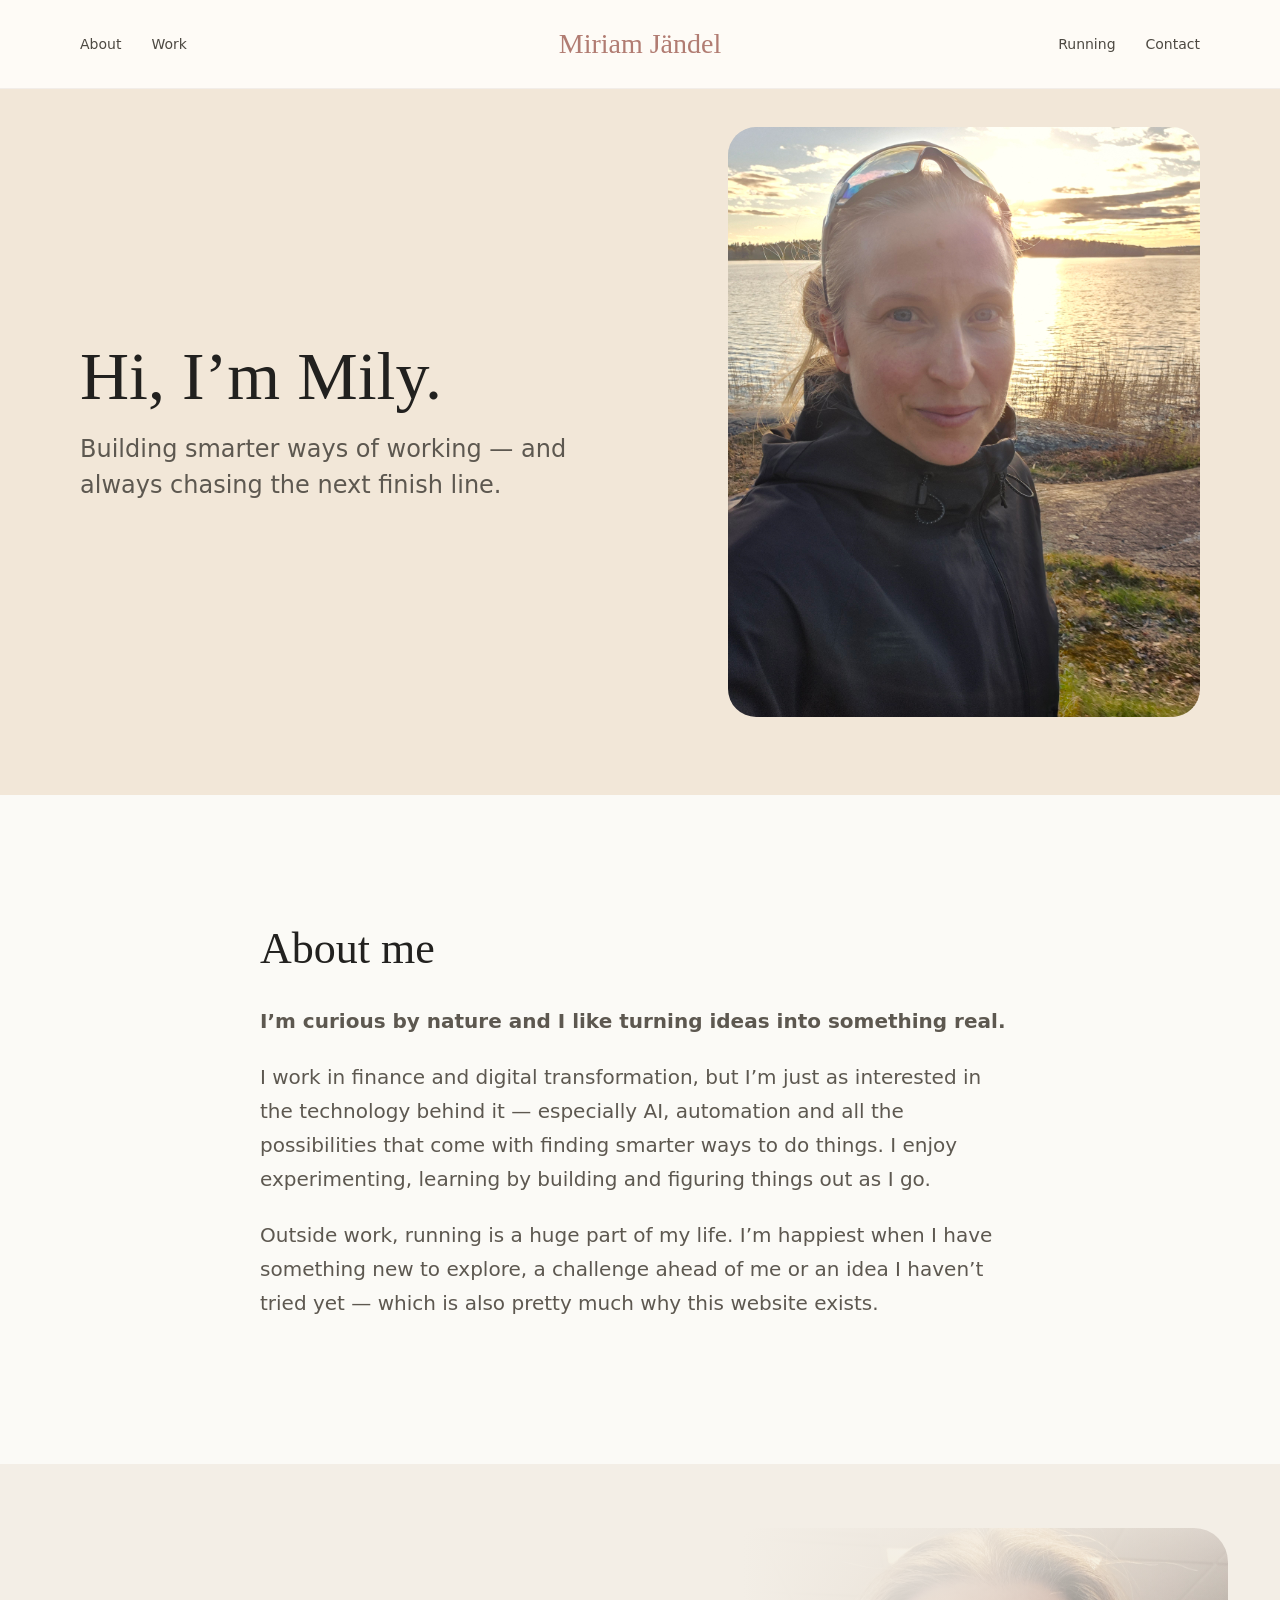
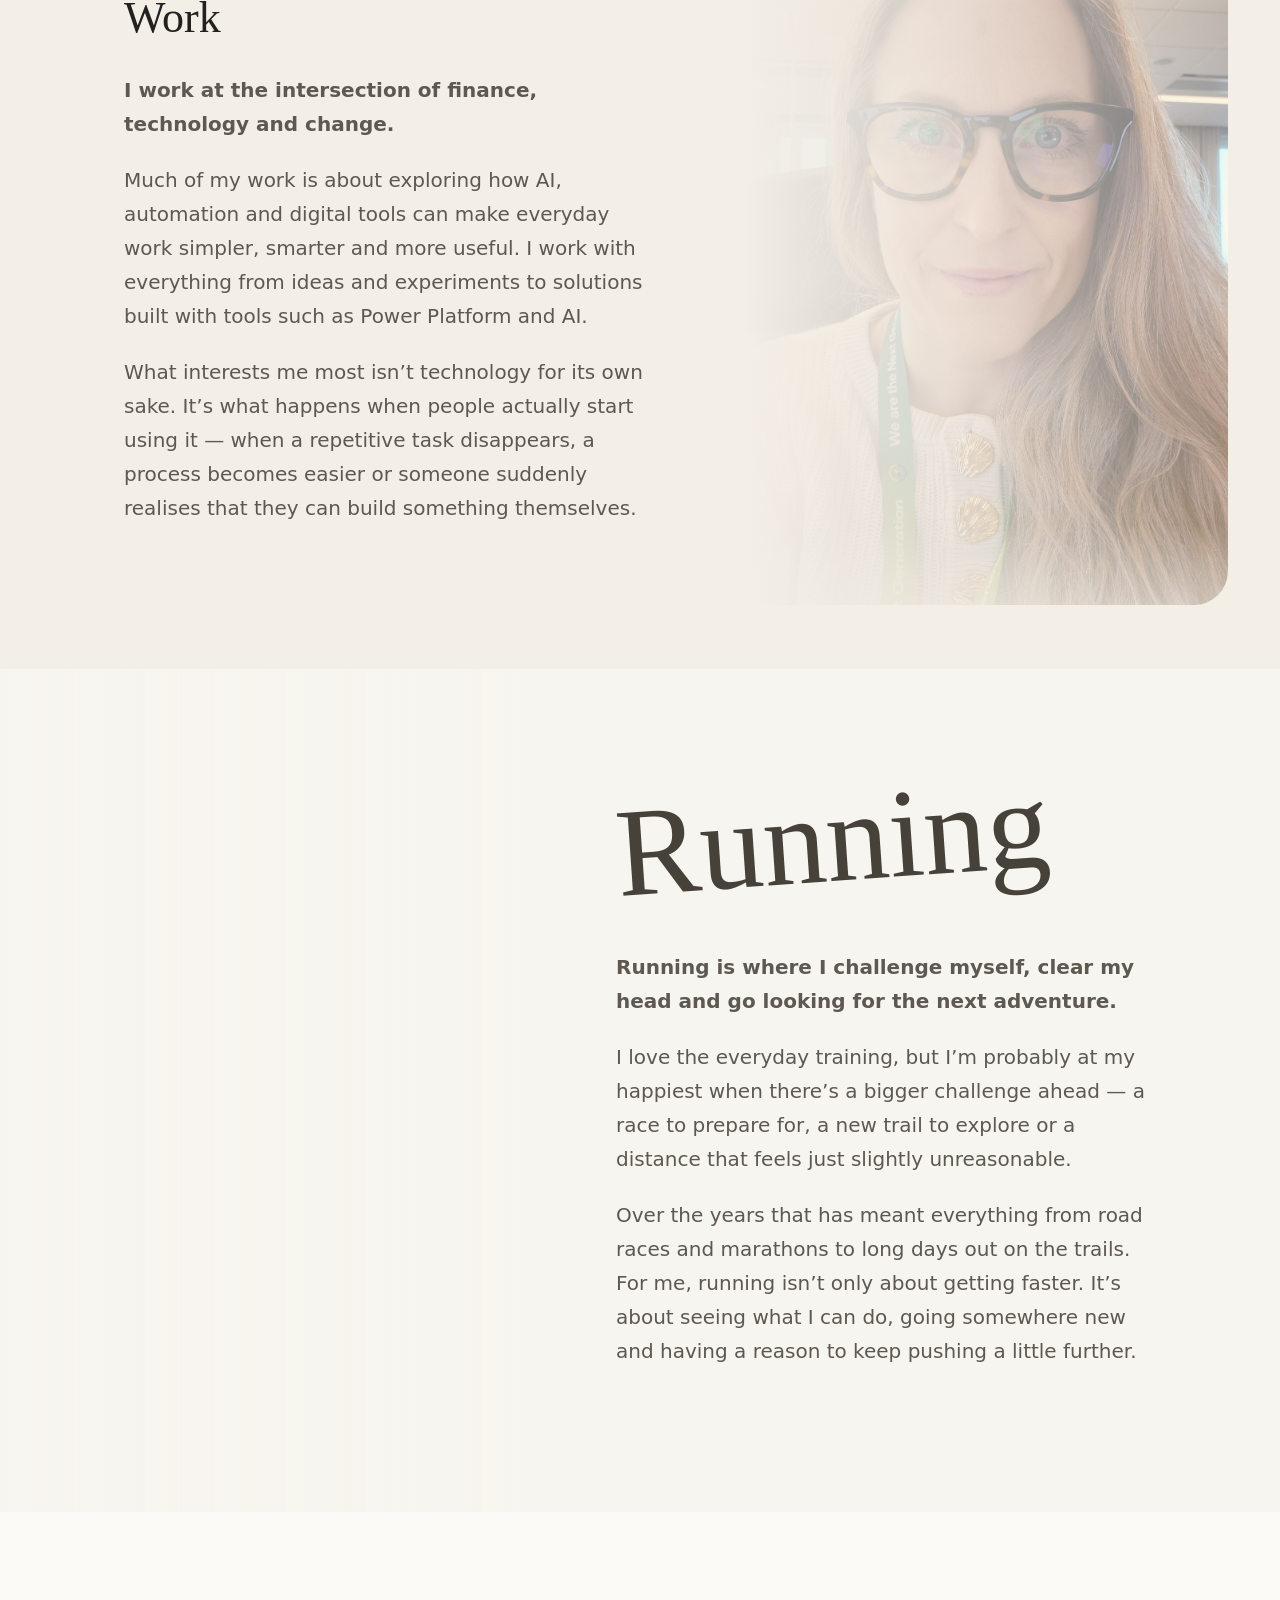
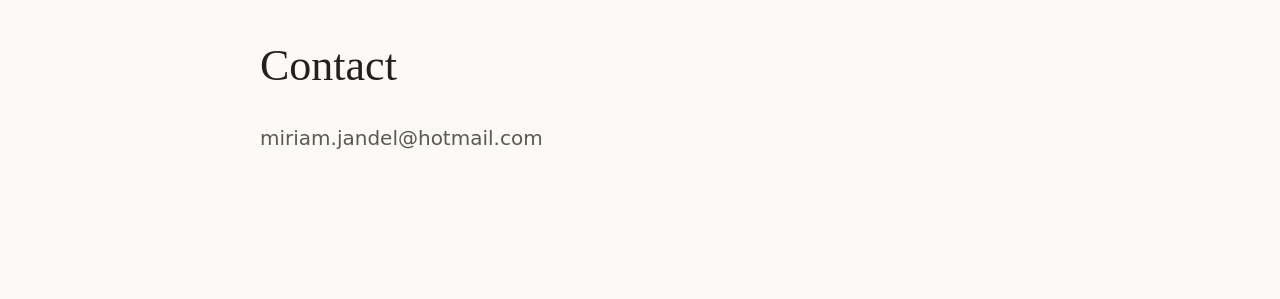
==== index.html @ cfc5d56b "Build first personal website layout" ====
<!DOCTYPE html>
<html lang="en">
<head>
  <meta charset="UTF-8">
  <meta name="viewport" content="width=device-width, initial-scale=1.0">
  <title>Miriam Jändel</title>
  <link rel="stylesheet" href="styles.css">
</head>
<body>
  <header class="site-header">
    <nav class="site-nav nav-left" aria-label="Main navigation">
      <a href="#about">About</a>
      <a href="#work">Work</a>
    </nav>

    <a class="logo" href="#">Miriam Jändel</a>

    <nav class="site-nav nav-right" aria-label="Secondary navigation">
      <a href="#running">Running</a>
      <a href="#contact">Contact</a>
    </nav>
  </header>

  <main>
    <section class="hero">
      <div class="hero-text">
        <h1>Hi, I&rsquo;m Mily.</h1>
        <p>Building smarter ways of working — and always chasing the next finish line.</p>
      </div>

      <img class="photo-placeholder" src="images/Mily.jpg" alt="Portrait of Mily">
    </section>

    <section class="about" id="about">
      <h2>About me</h2>
      <p>
        <strong>I’m curious by nature and I like turning ideas into something real.</strong>
      </p>
      <p>
        I work in finance and digital transformation, but I’m just as interested in the technology behind it — especially AI, automation and all the possibilities that come with finding smarter ways to do things. I enjoy experimenting, learning by building and figuring things out as I go.
      </p>
      <p>
        Outside work, running is a huge part of my life. I’m happiest when I have something new to explore, a challenge ahead of me or an idea I haven’t tried yet — which is also pretty much why this website exists.
      </p>
    </section>

    <section class="work" id="work">
      <div class="work-content">
        <div class="work-text">
          <h2>Work</h2>
          <p>
            <strong>I work at the intersection of finance, technology and change.</strong>
          </p>
          <p>
            Much of my work is about exploring how AI, automation and digital tools can make everyday work simpler, smarter and more useful. I work with everything from ideas and experiments to solutions built with tools such as Power Platform and AI.
          </p>
          <p>
            What interests me most isn’t technology for its own sake. It’s what happens when people actually start using it — when a repetitive task disappears, a process becomes easier or someone suddenly realises that they can build something themselves.
          </p>
        </div>
      </div>
    </section>

    <section class="running" id="running">
      <div class="running-content">
        <div class="running-text">
          <h2>Running</h2>
          <p>
            <strong>Running is where I challenge myself, clear my head and go looking for the next adventure.</strong>
          </p>
          <p>
            I love the everyday training, but I’m probably at my happiest when there’s a bigger challenge ahead — a race to prepare for, a new trail to explore or a distance that feels just slightly unreasonable.
          </p>
          <p>
            Over the years that has meant everything from road races and marathons to long days out on the trails. For me, running isn’t only about getting faster. It’s about seeing what I can do, going somewhere new and having a reason to keep pushing a little further.
          </p>
        </div>
      </div>
    </section>

    <section class="contact" id="contact">
      <h2>Contact</h2>
      <p>
        miriam.jandel@hotmail.com
      </p>
    </section>
  </main>
</body>
</html>
---- styles.css ----
* {
  box-sizing: border-box;
}

body {
  margin: 0;
  min-height: 100vh;
  font-family: system-ui, -apple-system, BlinkMacSystemFont, "Segoe UI", sans-serif;
  color: #22211f;
  background: #fbfaf6;
}

body,
a {
  -webkit-font-smoothing: antialiased;
}

a {
  color: inherit;
  text-decoration: none;
}

.site-header {
  width: 100%;
  margin: 0 auto;
  padding: 30px max(24px, calc((100% - 1120px) / 2));
  display: grid;
  grid-template-columns: 1fr auto 1fr;
  align-items: center;
  gap: 32px;
  background: rgba(255, 252, 247, 0.82);
  border-bottom: 1px solid rgba(98, 82, 63, 0.08);
}

.logo {
  font-family: Georgia, "Times New Roman", serif;
  font-size: 28px;
  line-height: 1;
  font-weight: 400;
  color: #b17c72;
  text-align: center;
}

.site-nav {
  display: flex;
  align-items: center;
  gap: 30px;
  font-size: 14px;
  font-weight: 500;
}

.site-nav a {
  color: #4d4942;
}

.site-nav a:hover {
  color: #22211f;
}

.nav-left {
  justify-content: flex-start;
}

.nav-right {
  justify-content: flex-end;
}

.hero {
  width: min(1120px, calc(100% - 48px));
  min-height: calc(88vh - 86px);
  margin: 0 auto;
  position: relative;
  display: grid;
  grid-template-columns: 1.1fr 0.9fr;
  align-items: center;
  gap: 72px;
  padding: 32px 0 72px;
  background: #f2e7d8;
  box-shadow: 0 0 0 100vmax #f2e7d8;
  clip-path: inset(0 -100vmax);
}

.hero-text h1 {
  margin: 0 0 20px;
  font-family: Georgia, "Times New Roman", serif;
  font-size: 68px;
  line-height: 1.04;
  font-weight: 400;
}

.hero-text p {
  margin: 0;
  max-width: 560px;
  color: #5d5850;
  font-size: 24px;
  line-height: 1.5;
}

.photo-placeholder {
  width: 100%;
  aspect-ratio: 4 / 5;
  border-radius: 28px;
  background:
    linear-gradient(145deg, rgba(255, 255, 255, 0.56), rgba(234, 225, 211, 0.42)),
    #eee7dc;
  box-shadow: inset 0 0 0 1px rgba(120, 105, 85, 0.08);
}

.about,
.work,
.running,
.contact {
  width: 100%;
  padding: 128px 0 144px;
}

.work {
  position: relative;
  min-height: 680px;
  display: flex;
  align-items: center;
  overflow: hidden;
  background: #f3eee6;
}

.work::before {
  content: "";
  position: absolute;
  top: 64px;
  right: max(16px, calc((100% - 1120px) / 2 - 28px));
  bottom: 64px;
  width: min(40%, 500px);
  border-radius: 34px;
  background: url("images/Mily_work.jpg") center center / cover no-repeat;
}

.work::after {
  content: "";
  position: absolute;
  inset: 0;
  background:
    linear-gradient(90deg, #f3eee6 0%, #f3eee6 58%, rgba(243, 238, 230, 0.82) 74%, rgba(243, 238, 230, 0.34) 100%),
    linear-gradient(180deg, #f3eee6 0%, rgba(243, 238, 230, 0) 18%, rgba(243, 238, 230, 0) 82%, #f3eee6 100%);
  pointer-events: none;
}

.running {
  position: relative;
  min-height: 720px;
  display: flex;
  align-items: center;
  overflow: hidden;
  background: #f7f5ef;
}

.running::before {
  content: "";
  position: absolute;
  top: 64px;
  left: max(16px, calc((100% - 1120px) / 2 - 28px));
  bottom: 64px;
  width: min(40%, 500px);
  border-radius: 34px;
  background: url("images/Mily_running.jpg") center top / cover no-repeat;
}

.running::after {
  content: "";
  position: absolute;
  inset: 0;
  background:
    linear-gradient(90deg, rgba(247, 245, 239, 0.34) 0%, rgba(247, 245, 239, 0.82) 26%, #f7f5ef 42%, #f7f5ef 100%),
    linear-gradient(180deg, #f7f5ef 0%, rgba(247, 245, 239, 0) 18%, rgba(247, 245, 239, 0) 82%, #f7f5ef 100%);
  pointer-events: none;
}

.about h2,
.contact h2 {
  width: min(760px, calc(100% - 48px));
  margin: 0 auto 28px;
  font-family: Georgia, "Times New Roman", serif;
  font-size: 44px;
  line-height: 1.2;
  font-weight: 400;
}

.about p,
.contact p {
  width: min(760px, calc(100% - 48px));
  margin: 0 auto;
  color: #5d5850;
  font-size: 20px;
  line-height: 1.7;
}

.work-content {
  width: min(1120px, calc(100% - 48px));
  margin: 0 auto;
  position: relative;
  z-index: 1;
  padding-left: min(4vw, 44px);
}

.work-text {
  max-width: 540px;
}

.work h2 {
  margin: 0 0 28px;
  font-family: Georgia, "Times New Roman", serif;
  font-size: 44px;
  line-height: 1.2;
  font-weight: 400;
}

.work p {
  margin: 0;
  max-width: 560px;
  color: #5d5850;
  font-size: 20px;
  line-height: 1.7;
}

.running-content {
  width: min(1120px, calc(100% - 48px));
  margin: 0 auto;
  position: relative;
  z-index: 1;
  padding-right: min(4vw, 44px);
}

.running-text {
  max-width: 540px;
  margin-left: auto;
}

.running h2 {
  margin: 0 0 40px;
  font-family: "Brush Script MT", "Segoe Script", "Snell Roundhand", Georgia, serif;
  font-size: 126px;
  font-style: normal;
  line-height: 0.9;
  font-weight: 400;
  color: #464139;
  transform: rotate(-4deg);
  transform-origin: left center;
}

.running p {
  margin: 0;
  max-width: 560px;
  color: #5d5850;
  font-size: 20px;
  line-height: 1.7;
}

.about p + p,
.work p + p,
.running p + p,
.contact p + p {
  margin-top: 22px;
}

@media (max-width: 760px) {
  .site-header {
    padding: 22px 16px;
    grid-template-columns: 1fr;
    gap: 18px;
    text-align: center;
  }

  .site-nav {
    width: 100%;
    justify-content: center;
    gap: 16px;
  }

  .logo {
    grid-row: 1;
    font-size: 26px;
  }

  .nav-left {
    grid-row: 2;
  }

  .nav-right {
    grid-row: 3;
  }

  .hero {
    width: min(100% - 32px, 1120px);
    min-height: auto;
    grid-template-columns: 1fr;
    gap: 40px;
    padding: 48px 0 72px;
  }

  .hero-text h1 {
    font-size: 48px;
  }

  .hero-text p {
    font-size: 20px;
  }

  .photo-placeholder {
    max-width: 420px;
  }

  .about,
  .work,
  .running,
  .contact {
    padding: 88px 0 104px;
  }

  .work {
    min-height: 760px;
    align-items: flex-start;
  }

  .work::before {
    top: 320px;
    right: 16px;
    bottom: 48px;
    width: min(78%, 400px);
    background-position: center center;
  }

  .work::after {
    background:
      linear-gradient(180deg, #f3eee6 0%, #f3eee6 34%, rgba(243, 238, 230, 0.76) 62%, #f3eee6 100%);
  }

  .running {
    min-height: 760px;
    align-items: flex-start;
  }

  .running::before {
    top: 320px;
    left: 16px;
    bottom: 48px;
    width: min(78%, 400px);
    background-position: center top;
  }

  .running::after {
    background:
      linear-gradient(180deg, #f7f5ef 0%, #f7f5ef 32%, rgba(247, 245, 239, 0.76) 58%, #f7f5ef 100%);
  }

  .about h2,
  .contact h2,
  .about p,
  .contact p {
    width: min(100% - 32px, 760px);
  }

  .about h2,
  .contact h2 {
    font-size: 36px;
    margin-bottom: 22px;
  }

  .work-content {
    width: min(100% - 32px, 760px);
    padding-left: 0;
  }

  .work h2 {
    font-size: 36px;
    margin-bottom: 22px;
  }

  .running-content {
    width: min(100% - 32px, 760px);
    padding-right: 0;
  }

  .running h2 {
    font-size: 76px;
    margin-bottom: 32px;
  }
  
  html {
  scroll-behavior: smooth;
  }
}
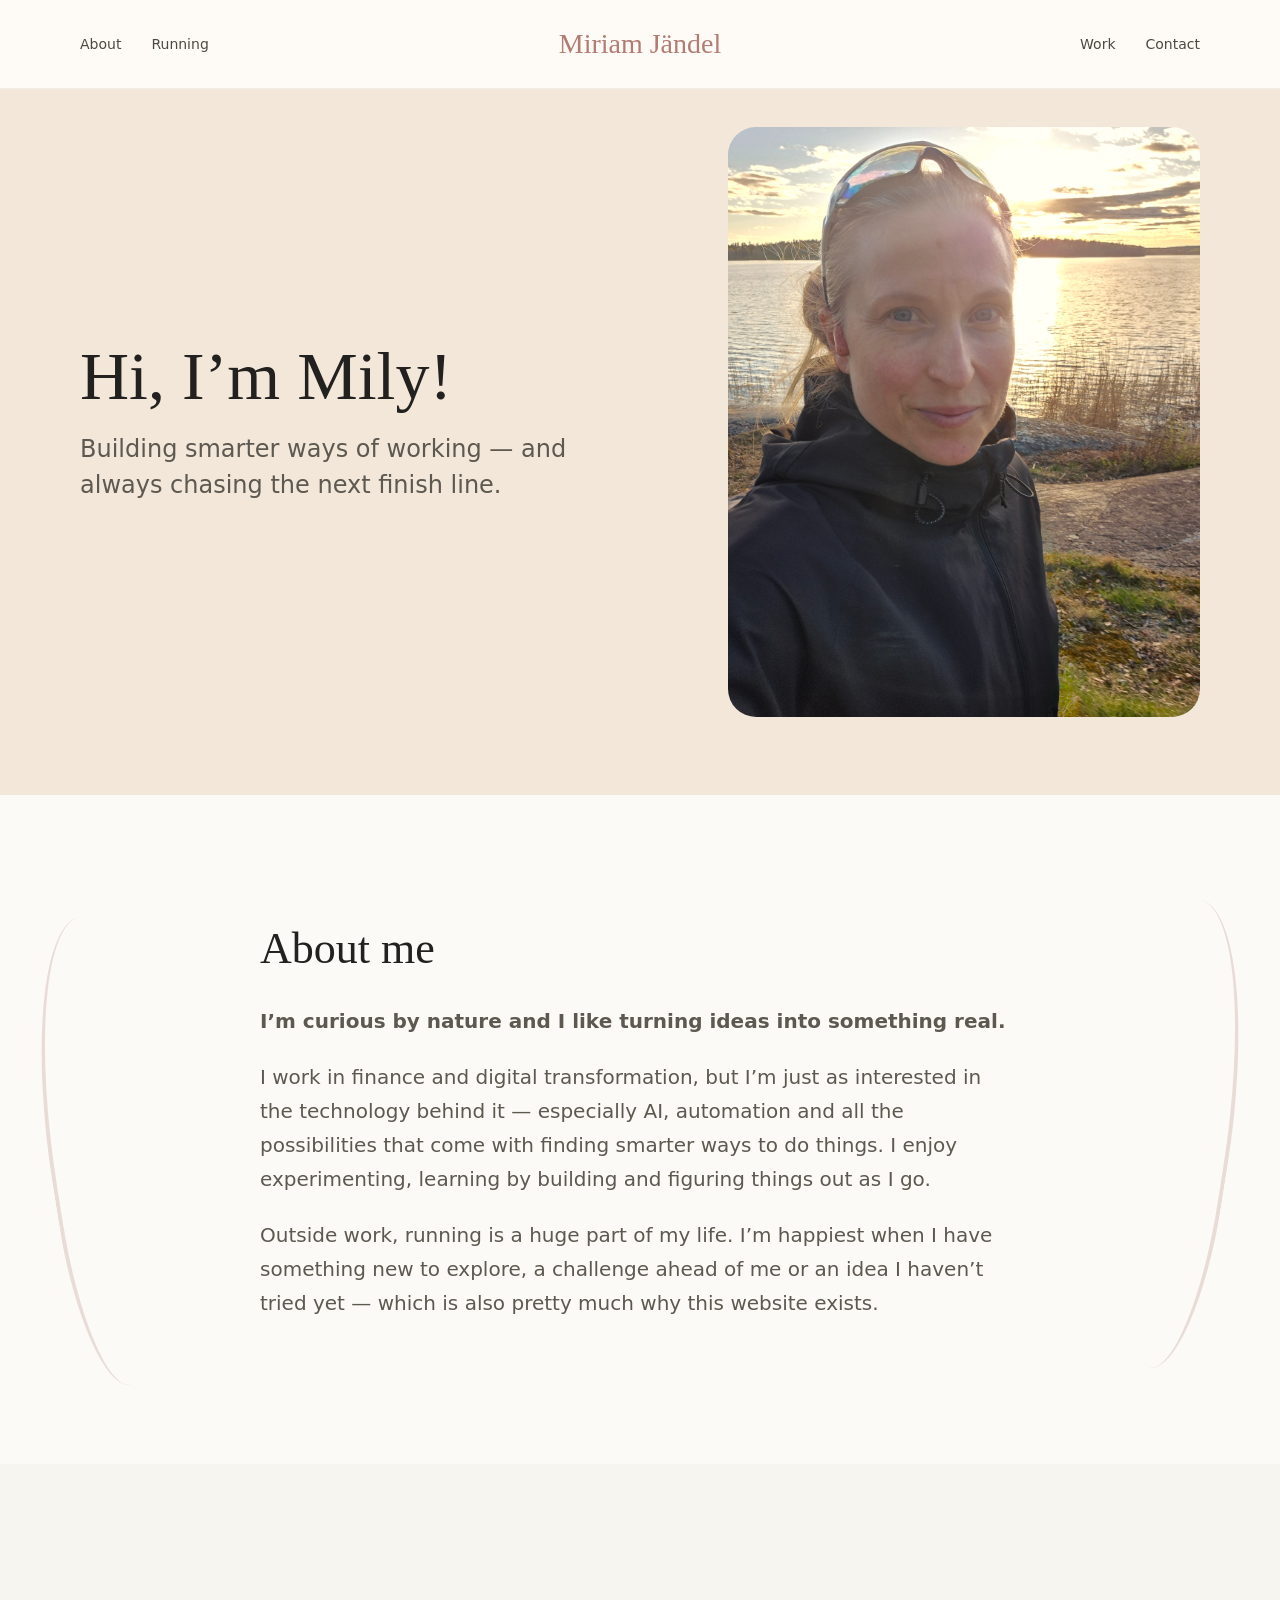
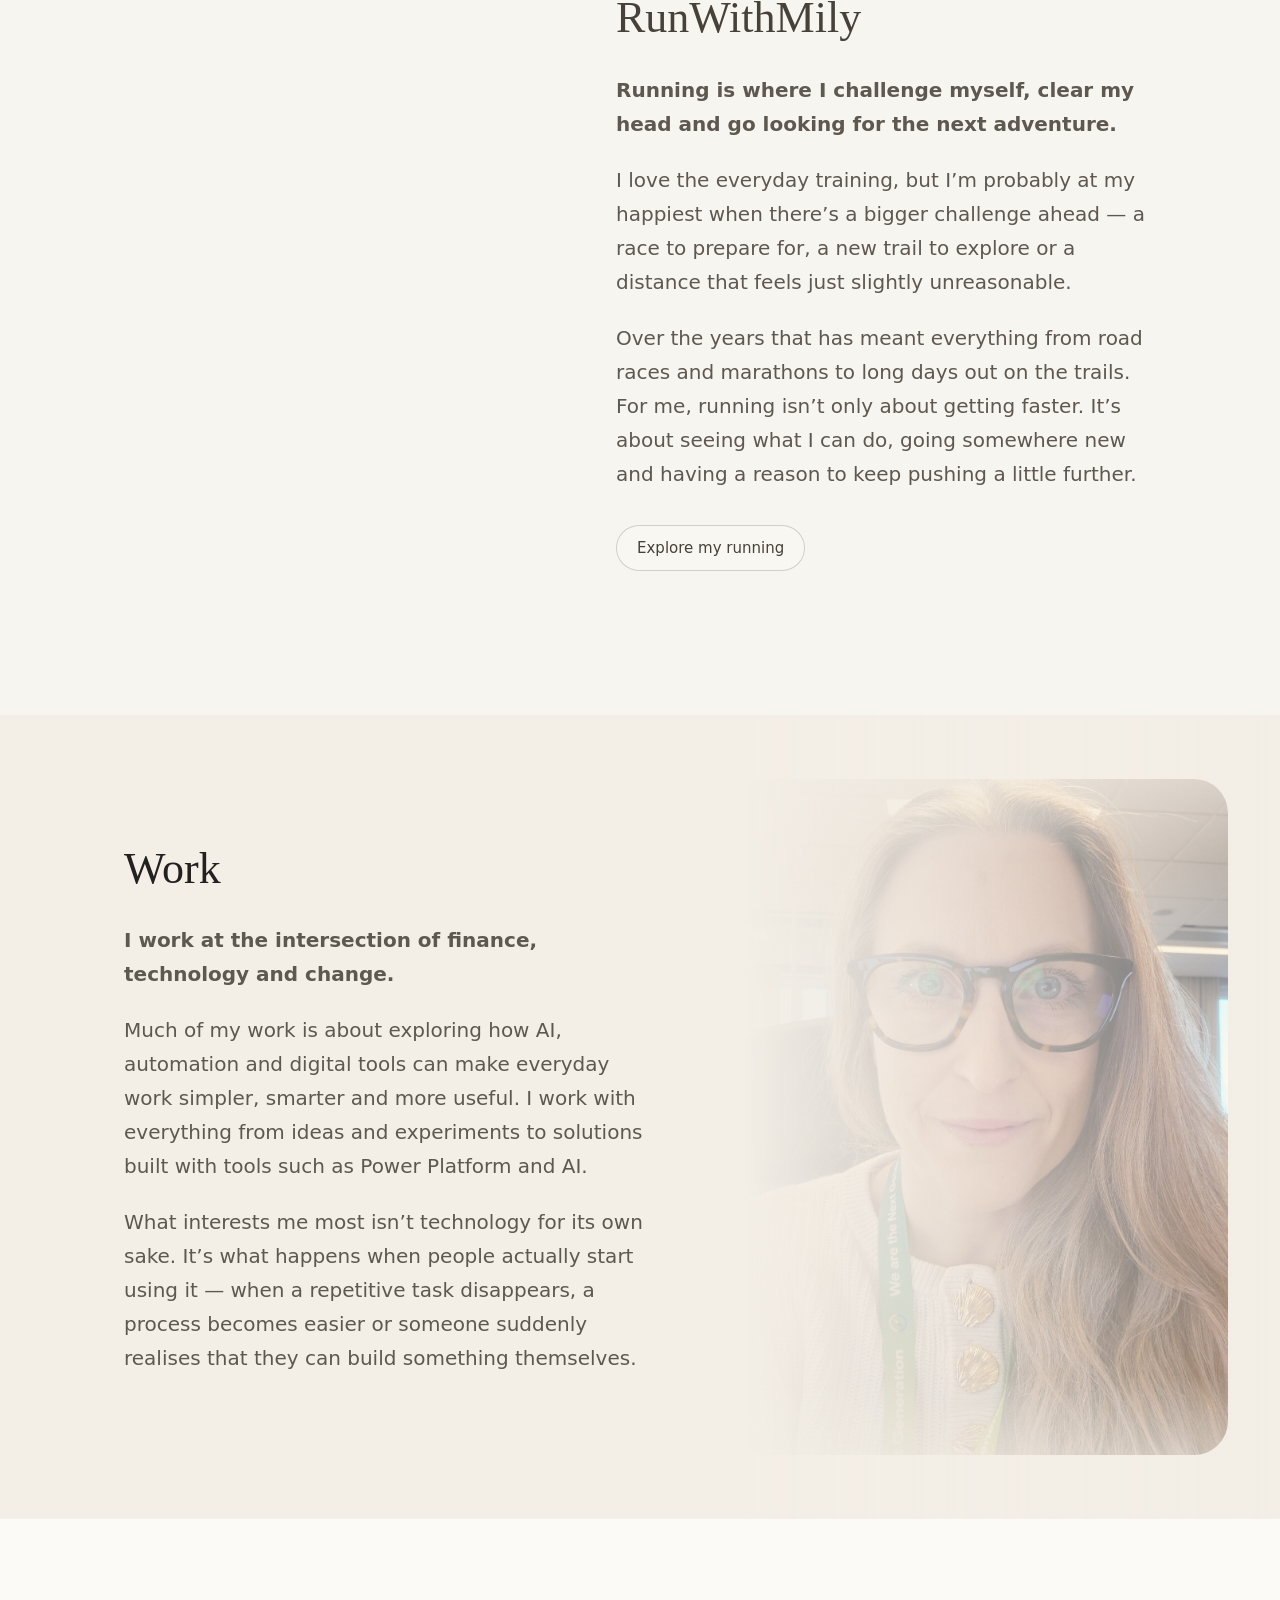
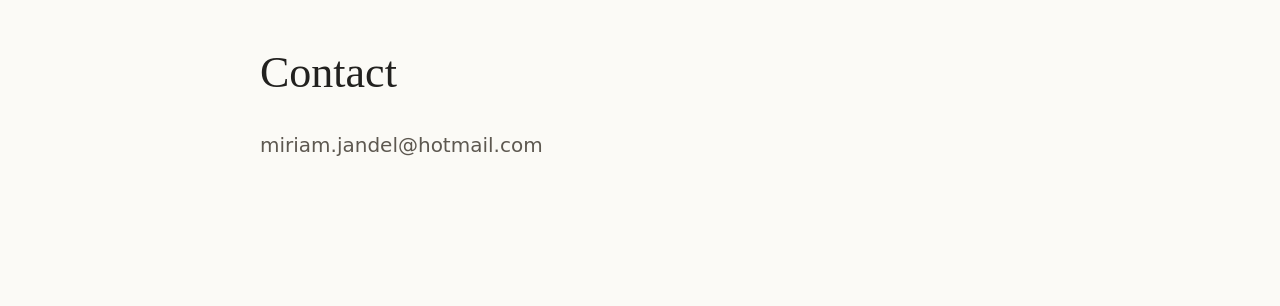
==== commit 676994a8: "Add first RunWithMily page" ====
--- a/index.html
+++ b/index.html
@@ -10,13 +10,13 @@
   <header class="site-header">
     <nav class="site-nav nav-left" aria-label="Main navigation">
       <a href="#about">About</a>
-      <a href="#work">Work</a>
+      <a href="#running">Running</a>
     </nav>
 
     <a class="logo" href="#">Miriam Jändel</a>
 
     <nav class="site-nav nav-right" aria-label="Secondary navigation">
-      <a href="#running">Running</a>
+      <a href="#work">Work</a>
       <a href="#contact">Contact</a>
     </nav>
   </header>
@@ -24,7 +24,7 @@
   <main>
     <section class="hero">
       <div class="hero-text">
-        <h1>Hi, I&rsquo;m Mily.</h1>
+        <h1>Hi, I&rsquo;m Mily!</h1>
         <p>Building smarter ways of working — and always chasing the next finish line.</p>
       </div>
 
@@ -44,6 +44,24 @@
       </p>
     </section>
 
+    <section class="running" id="running">
+      <div class="running-content">
+        <div class="running-text">
+          <h2>RunWithMily</h2>
+          <p>
+            <strong>Running is where I challenge myself, clear my head and go looking for the next adventure.</strong>
+          </p>
+          <p>
+            I love the everyday training, but I’m probably at my happiest when there’s a bigger challenge ahead — a race to prepare for, a new trail to explore or a distance that feels just slightly unreasonable.
+          </p>
+          <p>
+            Over the years that has meant everything from road races and marathons to long days out on the trails. For me, running isn’t only about getting faster. It’s about seeing what I can do, going somewhere new and having a reason to keep pushing a little further.
+          </p>
+          <a class="running-link" href="running.html">Explore my running</a>
+        </div>
+      </div>
+    </section>
+
     <section class="work" id="work">
       <div class="work-content">
         <div class="work-text">
@@ -61,27 +79,10 @@
       </div>
     </section>
 
-    <section class="running" id="running">
-      <div class="running-content">
-        <div class="running-text">
-          <h2>Running</h2>
-          <p>
-            <strong>Running is where I challenge myself, clear my head and go looking for the next adventure.</strong>
-          </p>
-          <p>
-            I love the everyday training, but I’m probably at my happiest when there’s a bigger challenge ahead — a race to prepare for, a new trail to explore or a distance that feels just slightly unreasonable.
-          </p>
-          <p>
-            Over the years that has meant everything from road races and marathons to long days out on the trails. For me, running isn’t only about getting faster. It’s about seeing what I can do, going somewhere new and having a reason to keep pushing a little further.
-          </p>
-        </div>
-      </div>
-    </section>
-
     <section class="contact" id="contact">
       <h2>Contact</h2>
       <p>
-        miriam.jandel@hotmail.com
+        <a href="mailto:miriam.jandel@hotmail.com">miriam.jandel@hotmail.com</a>
       </p>
     </section>
   </main>
--- a/styles.css
+++ b/styles.css
@@ -114,6 +114,35 @@
   padding: 128px 0 144px;
 }
 
+.about {
+  position: relative;
+  overflow: hidden;
+}
+
+.about::before,
+.about::after {
+  content: "";
+  position: absolute;
+  width: 120px;
+  height: 470px;
+  border: 0;
+  border-left: 4px solid rgba(177, 124, 114, 0.24);
+  border-radius: 58% 42% 62% 38%;
+  pointer-events: none;
+}
+
+.about::before {
+  left: max(48px, calc((100% - 1120px) / 2 - 72px));
+  top: 120px;
+  transform: rotate(-9deg);
+}
+
+.about::after {
+  right: max(48px, calc((100% - 1120px) / 2 - 72px));
+  bottom: 96px;
+  transform: rotate(9deg) scaleX(-1);
+}
+
 .work {
   position: relative;
   min-height: 680px;
@@ -235,15 +264,12 @@
 }
 
 .running h2 {
-  margin: 0 0 40px;
-  font-family: "Brush Script MT", "Segoe Script", "Snell Roundhand", Georgia, serif;
-  font-size: 126px;
-  font-style: normal;
-  line-height: 0.9;
+  margin: 0 0 28px;
+  font-family: Georgia, "Times New Roman", serif;
+  font-size: 44px;
+  line-height: 1.2;
   font-weight: 400;
   color: #464139;
-  transform: rotate(-4deg);
-  transform-origin: left center;
 }
 
 .running p {
@@ -254,6 +280,23 @@
   line-height: 1.7;
 }
 
+.running-link {
+  display: inline-flex;
+  margin-top: 34px;
+  padding: 13px 20px;
+  border: 1px solid rgba(70, 65, 57, 0.22);
+  border-radius: 999px;
+  color: #464139;
+  background: rgba(251, 250, 246, 0.44);
+  font-size: 15px;
+  font-weight: 500;
+}
+
+.running-link:hover {
+  border-color: rgba(70, 65, 57, 0.38);
+  background: rgba(251, 250, 246, 0.7);
+}
+
 .about p + p,
 .work p + p,
 .running p + p,
@@ -315,6 +358,11 @@
     padding: 88px 0 104px;
   }
 
+  .about::before,
+  .about::after {
+    display: none;
+  }
+
   .work {
     min-height: 760px;
     align-items: flex-start;
@@ -380,11 +428,212 @@
   }
 
   .running h2 {
-    font-size: 76px;
-    margin-bottom: 32px;
+    font-size: 36px;
+    margin-bottom: 22px;
   }
   
   html {
   scroll-behavior: smooth;
   }
 }
+
+.running-page {
+  background: #fbfaf6;
+}
+
+.run-hero {
+  width: min(1120px, calc(100% - 48px));
+  min-height: calc(86vh - 86px);
+  margin: 0 auto;
+  display: grid;
+  grid-template-columns: 1fr 0.9fr;
+  align-items: center;
+  gap: 76px;
+  padding: 72px 0 112px;
+  background: #f2e7d8;
+  box-shadow: 0 0 0 100vmax #f2e7d8;
+  clip-path: inset(0 -100vmax);
+}
+
+.run-hero h1 {
+  margin: 0 0 28px;
+  font-family: Georgia, "Times New Roman", serif;
+  font-size: 76px;
+  line-height: 1;
+  font-weight: 400;
+}
+
+.run-label {
+  margin: 0 0 18px;
+  color: #9a6e65;
+  font-size: 14px;
+  font-weight: 600;
+  letter-spacing: 0.08em;
+  text-transform: uppercase;
+}
+
+.run-hero p,
+.run-section p {
+  color: #514d46;
+  font-size: 20px;
+  line-height: 1.7;
+}
+
+.run-hero p {
+  max-width: 640px;
+  margin: 0;
+}
+
+.run-hero p + p,
+.run-section p + p {
+  margin-top: 22px;
+}
+
+.run-hero-image {
+  min-height: 560px;
+  border-radius: 36px;
+  background:
+    linear-gradient(180deg, rgba(242, 231, 216, 0.08), rgba(242, 231, 216, 0.4)),
+    url("images/Mily_running.jpg") center top / cover no-repeat;
+}
+
+.run-section {
+  padding: 132px 0 148px;
+}
+
+.run-section-inner {
+  width: min(820px, calc(100% - 48px));
+  margin: 0 auto;
+}
+
+.run-section h2 {
+  margin: 0 0 30px;
+  font-family: Georgia, "Times New Roman", serif;
+  font-size: 48px;
+  line-height: 1.16;
+  font-weight: 400;
+}
+
+.run-focus {
+  position: relative;
+  overflow: hidden;
+}
+
+.run-focus::before {
+  content: "";
+  position: absolute;
+  top: 104px;
+  right: max(40px, calc((100% - 1120px) / 2 - 80px));
+  width: 140px;
+  height: 440px;
+  border-left: 4px solid rgba(177, 124, 114, 0.18);
+  border-radius: 58% 42% 62% 38%;
+  transform: rotate(9deg) scaleX(-1);
+  pointer-events: none;
+}
+
+.run-races {
+  background: #f3eee6;
+}
+
+.race-template {
+  display: grid;
+  grid-template-columns: repeat(4, 1fr);
+  gap: 1px;
+  margin-top: 38px;
+  border: 1px solid rgba(98, 82, 63, 0.14);
+  border-radius: 28px;
+  overflow: hidden;
+}
+
+.race-template span {
+  min-height: 88px;
+  display: flex;
+  align-items: center;
+  padding: 22px;
+  color: #5d5850;
+  background: rgba(251, 250, 246, 0.44);
+  font-size: 15px;
+  font-weight: 600;
+}
+
+.bucket-list {
+  margin: 38px 0 0;
+  padding: 0;
+  list-style: none;
+}
+
+.bucket-list li {
+  padding: 20px 0;
+  border-top: 1px solid rgba(98, 82, 63, 0.14);
+  color: #514d46;
+  font-size: 22px;
+  line-height: 1.45;
+}
+
+.bucket-list li:last-child {
+  border-bottom: 1px solid rgba(98, 82, 63, 0.14);
+}
+
+.run-hero .run-label,
+.run-section .run-label {
+  margin: 0 0 18px;
+  color: #9a6e65;
+  font-size: 14px;
+  font-weight: 600;
+  letter-spacing: 0.08em;
+  line-height: 1.2;
+  text-transform: uppercase;
+}
+
+@media (max-width: 760px) {
+  .run-hero {
+    width: min(100% - 32px, 1120px);
+    min-height: auto;
+    grid-template-columns: 1fr;
+    gap: 42px;
+    padding: 56px 0 88px;
+  }
+
+  .run-hero h1 {
+    font-size: 54px;
+  }
+
+  .run-hero p,
+  .run-section p {
+    font-size: 19px;
+  }
+
+  .run-hero-image {
+    min-height: 420px;
+  }
+
+  .run-section {
+    padding: 88px 0 104px;
+  }
+
+  .run-section-inner {
+    width: min(100% - 32px, 820px);
+  }
+
+  .run-section h2 {
+    font-size: 38px;
+  }
+
+  .run-focus::before {
+    display: none;
+  }
+
+  .race-template {
+    grid-template-columns: 1fr;
+    border-radius: 24px;
+  }
+
+  .race-template span {
+    min-height: 64px;
+  }
+
+  .bucket-list li {
+    font-size: 20px;
+  }
+}
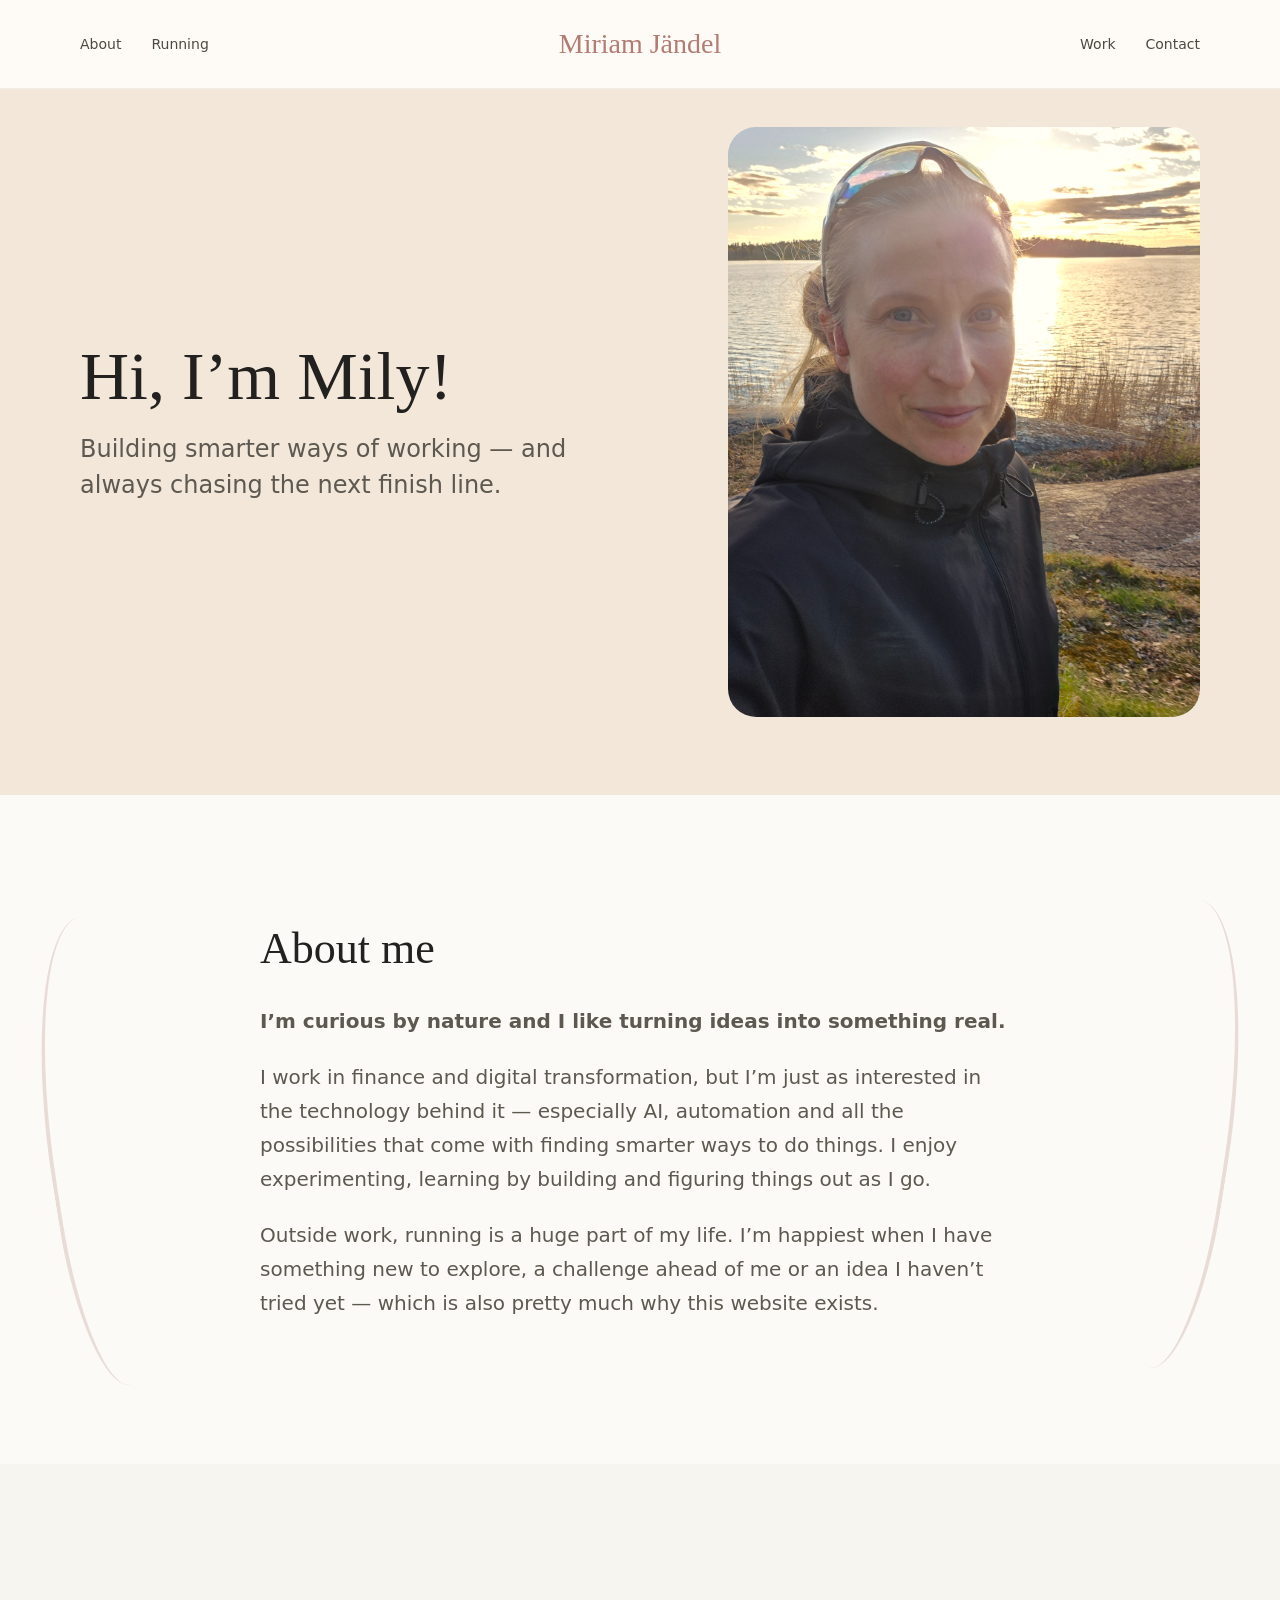
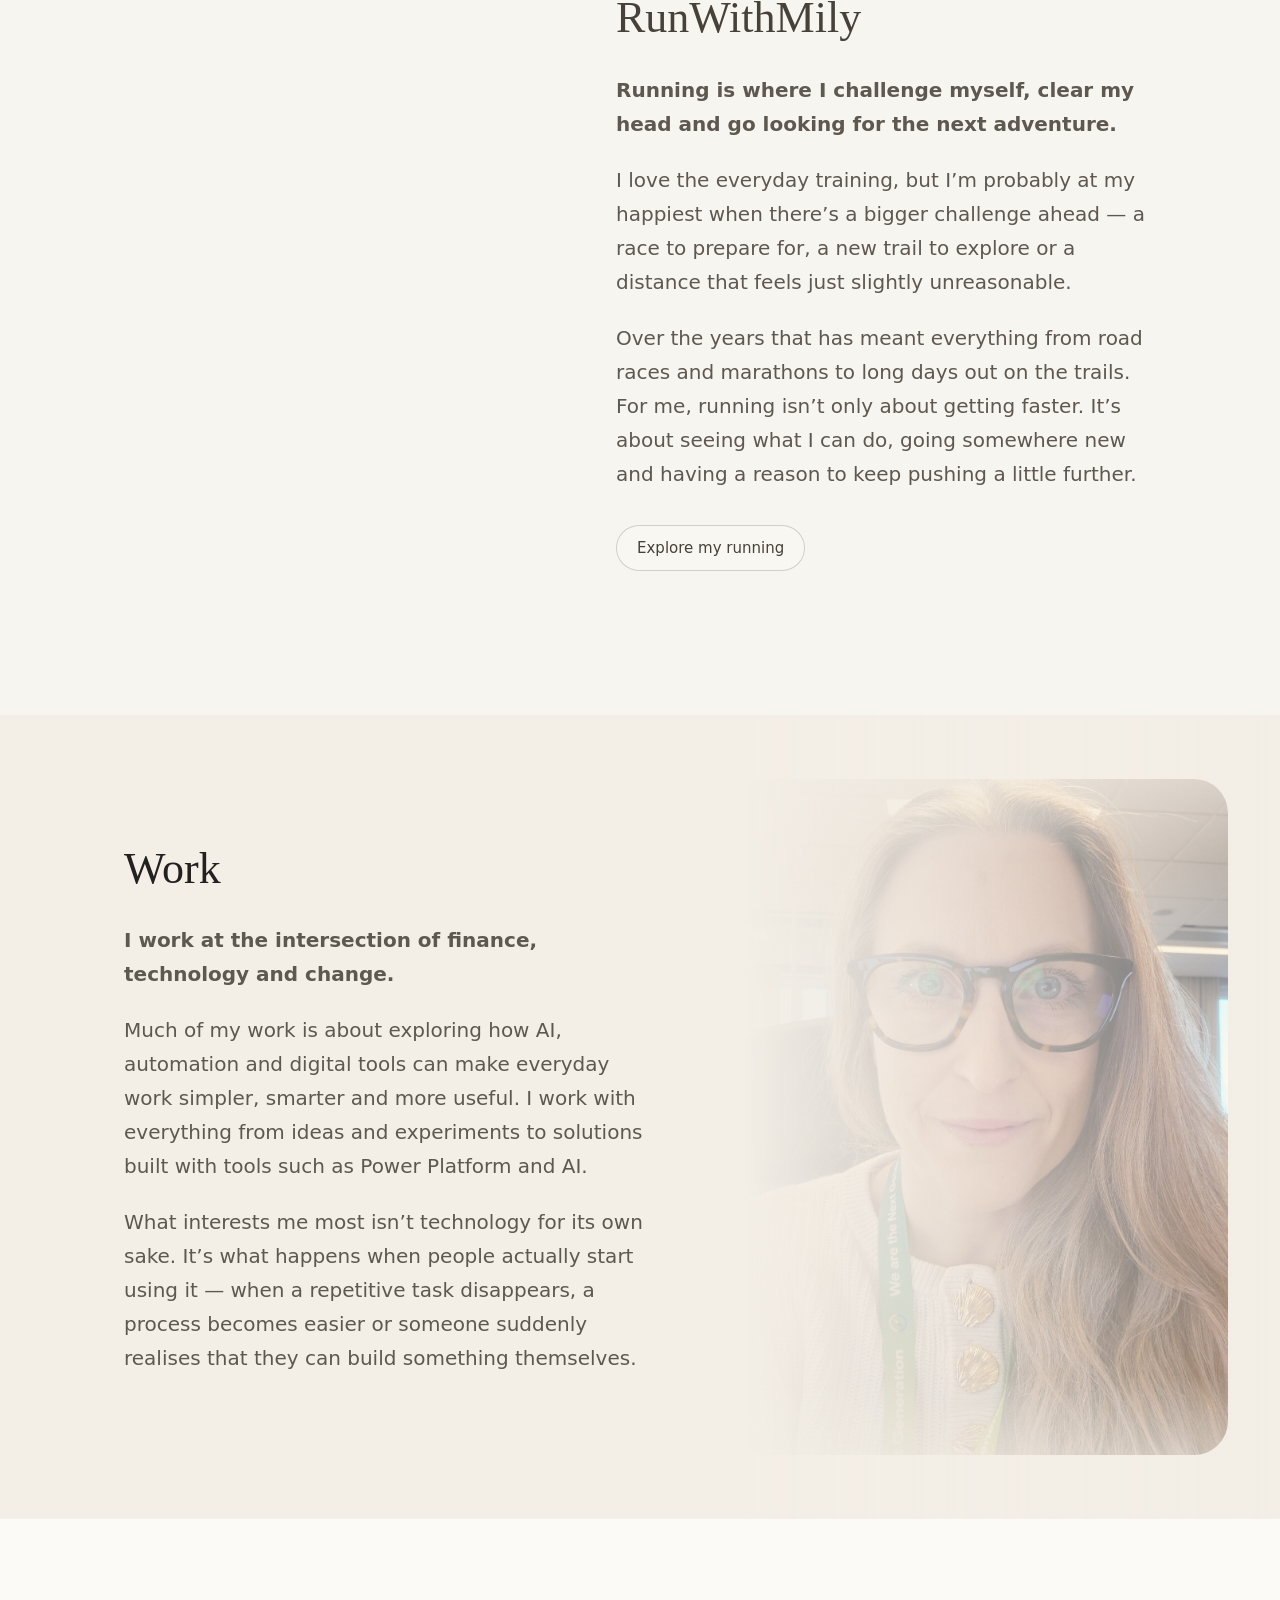
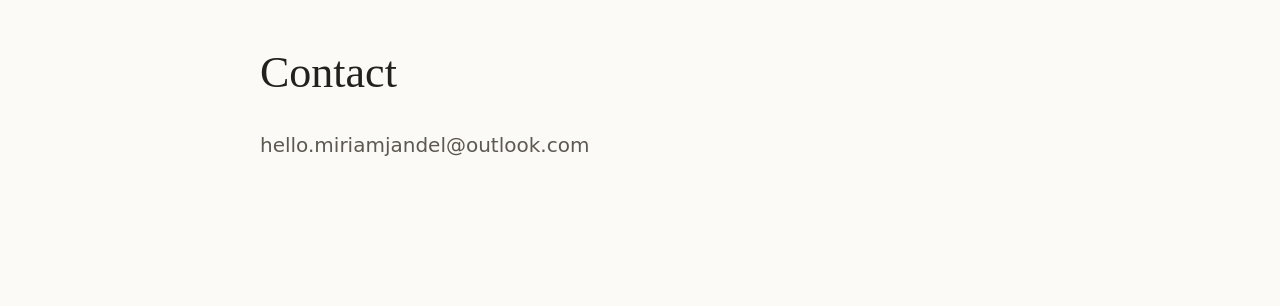
==== commit 7994403c: "Update public contact email" ====
--- a/index.html
+++ b/index.html
@@ -28,7 +28,7 @@
         <p>Building smarter ways of working — and always chasing the next finish line.</p>
       </div>
 
-      <img class="photo-placeholder" src="images/Mily.jpg" alt="Portrait of Mily">
+      <img class="photo-placeholder" src="images/main/Mily.jpg" alt="Portrait of Mily">
     </section>
 
     <section class="about" id="about">
@@ -82,7 +82,7 @@
     <section class="contact" id="contact">
       <h2>Contact</h2>
       <p>
-        <a href="mailto:miriam.jandel@hotmail.com">miriam.jandel@hotmail.com</a>
+        <a href="mailto:hello.miriamjandel@outlook.com">hello.miriamjandel@outlook.com</a>
       </p>
     </section>
   </main>
--- a/styles.css
+++ b/styles.css
@@ -160,7 +160,7 @@
   bottom: 64px;
   width: min(40%, 500px);
   border-radius: 34px;
-  background: url("images/Mily_work.jpg") center center / cover no-repeat;
+  background: url("images/main/Mily_work.jpg") center center / cover no-repeat;
 }
 
 .work::after {
@@ -190,7 +190,7 @@
   bottom: 64px;
   width: min(40%, 500px);
   border-radius: 34px;
-  background: url("images/Mily_running.jpg") center top / cover no-repeat;
+  background: url("images/main/Mily_running.jpg") center top / cover no-repeat;
 }
 
 .running::after {
@@ -494,7 +494,7 @@
   border-radius: 36px;
   background:
     linear-gradient(180deg, rgba(242, 231, 216, 0.08), rgba(242, 231, 216, 0.4)),
-    url("images/Mily_running.jpg") center top / cover no-repeat;
+    url("images/running/Mily_running2.jpg") center top / cover no-repeat;
 }
 
 .run-section {
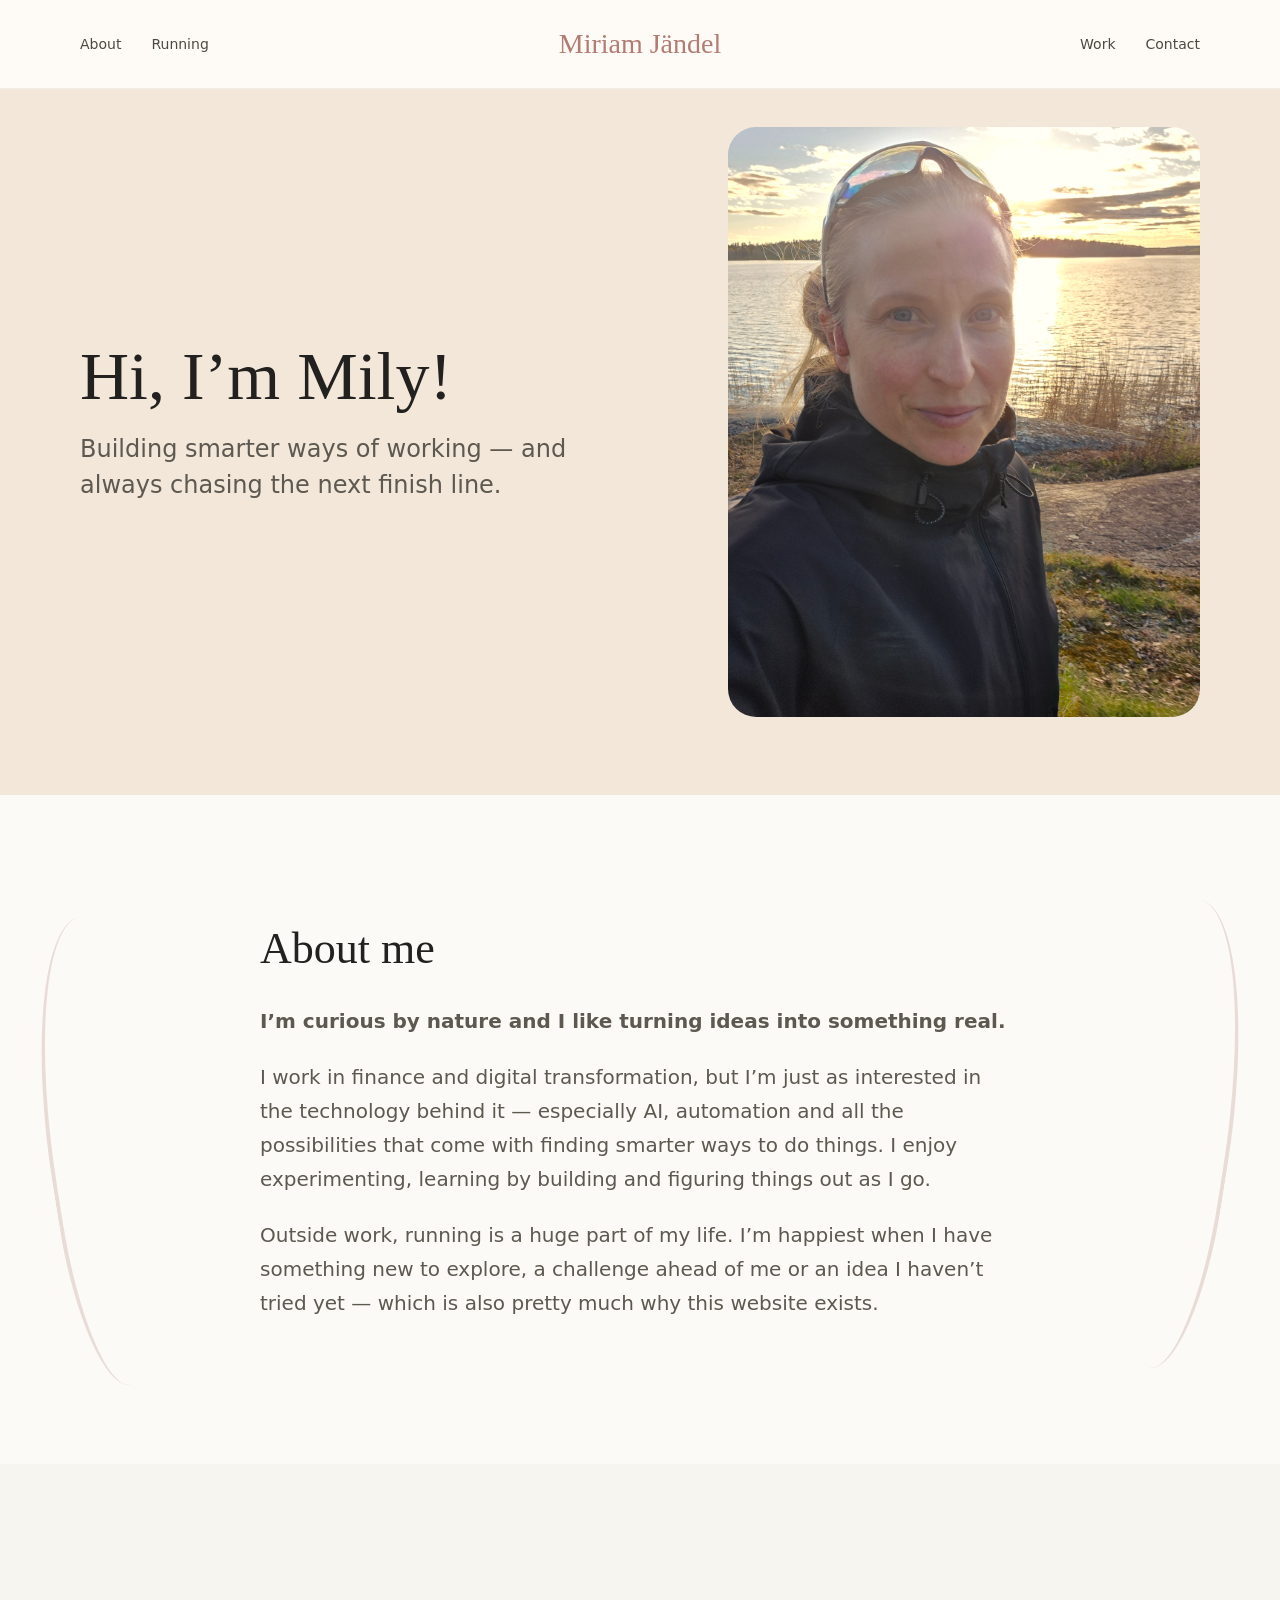
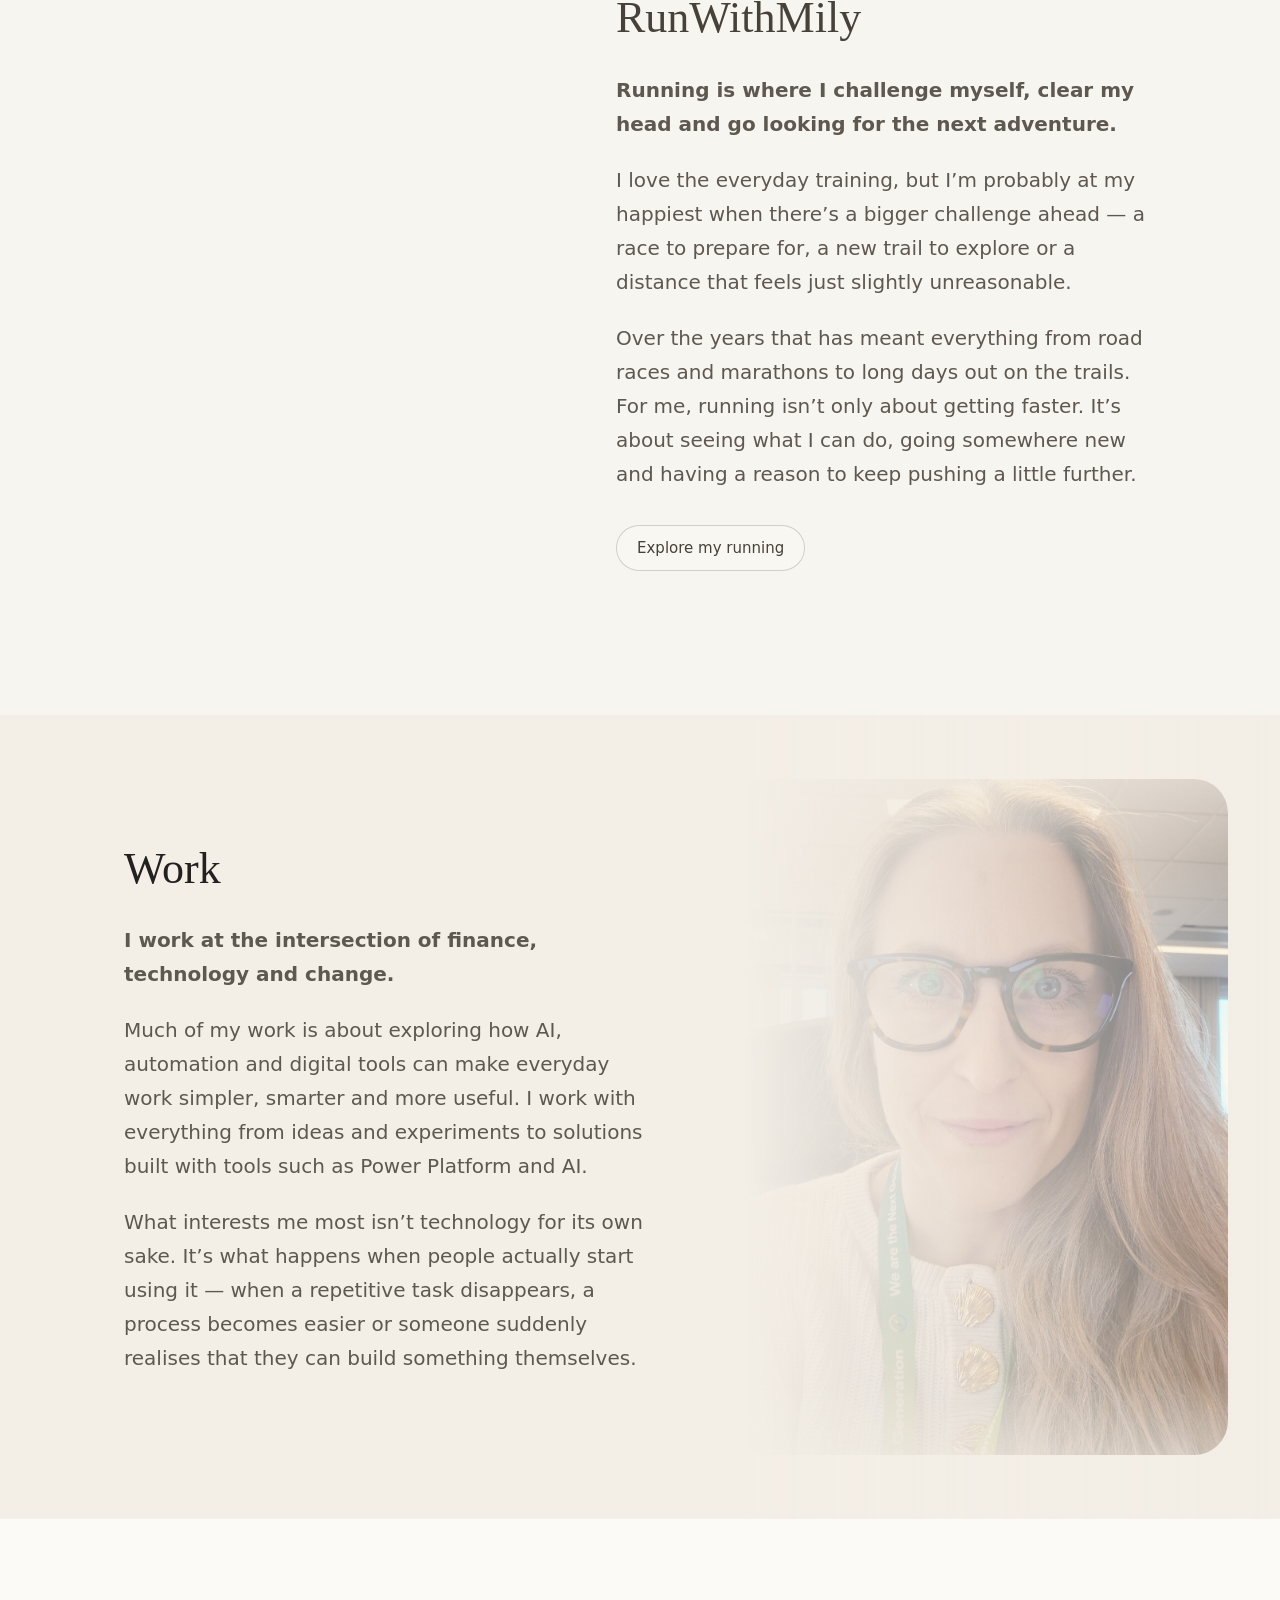
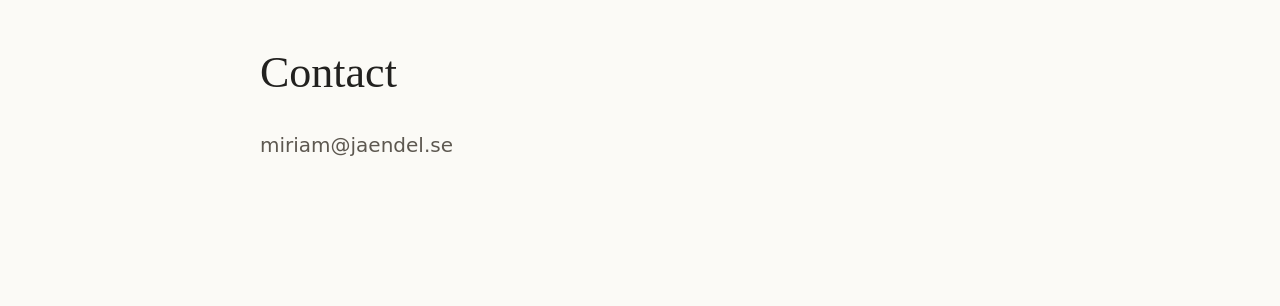
==== commit 9d6d208e: "Update contact email" ====
--- a/index.html
+++ b/index.html
@@ -82,7 +82,7 @@
     <section class="contact" id="contact">
       <h2>Contact</h2>
       <p>
-        <a href="mailto:hello.miriamjandel@outlook.com">hello.miriamjandel@outlook.com</a>
+        <a href="mailto:miriam@jaendel.se">miriam@jaendel.se</a>
       </p>
     </section>
   </main>
